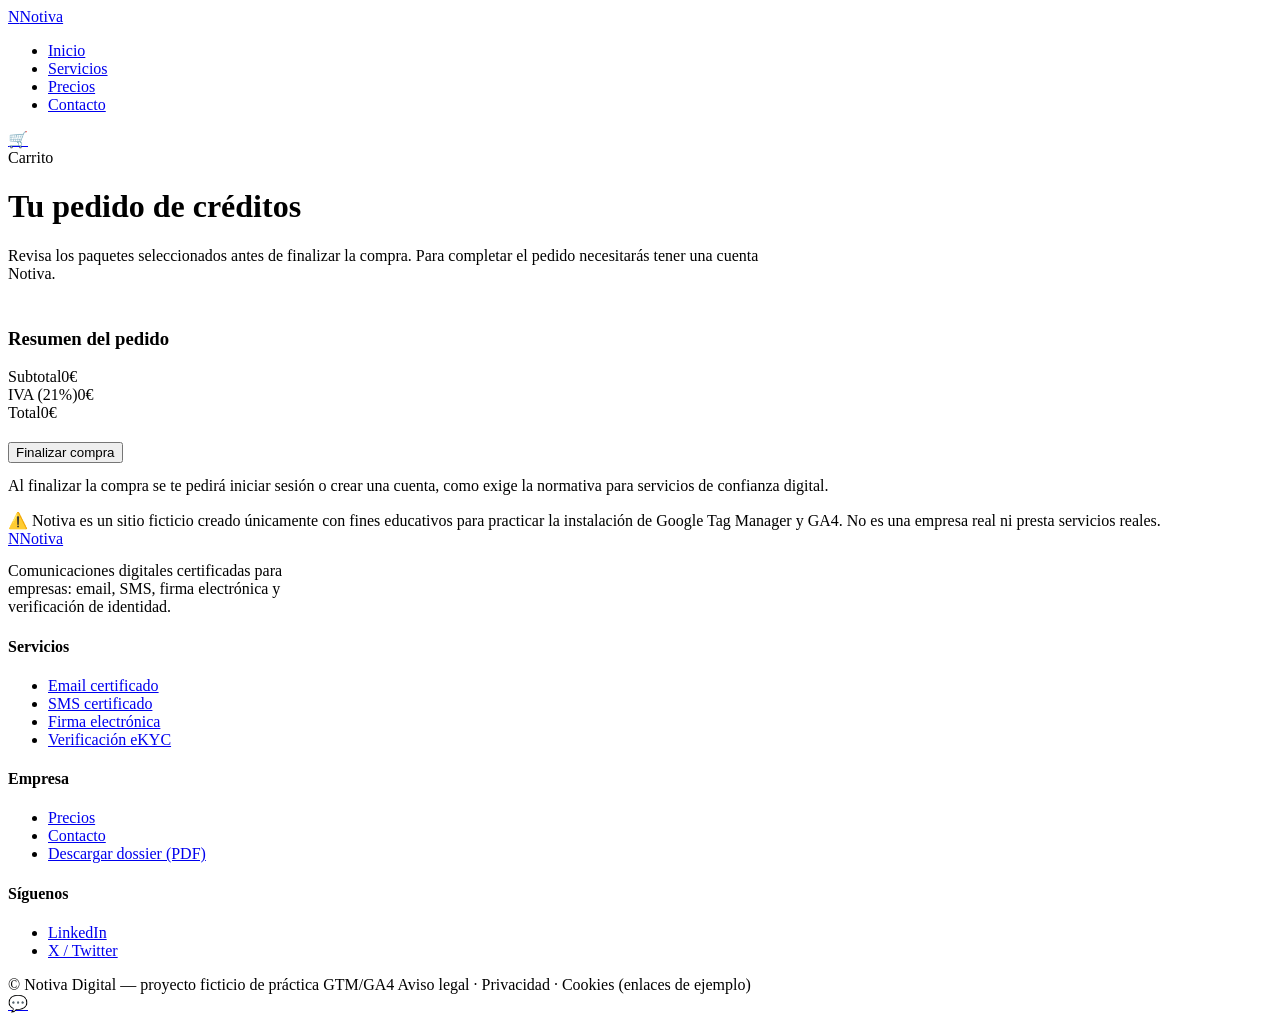
==== carrito.html @ 17e7657e "Add files via upload Primera versión del sitio Notiva" ====
<!DOCTYPE html>
<html lang="es">
<head>
<meta charset="UTF-8">
<meta name="viewport" content="width=device-width, initial-scale=1.0">
<title>Carrito — Notiva</title>
<meta name="description" content="Revisa y finaliza la compra de tus paquetes de créditos Notiva.">

<!-- ============================================================
     GOOGLE TAG MANAGER — instala aquí el snippet de <head> (Fase 1)
     Pégalo justo debajo de esta línea.
     ============================================================ -->
<!-- Fin snippet GTM cabecera -->

<link rel="preconnect" href="https://fonts.googleapis.com">
<link rel="preconnect" href="https://fonts.gstatic.com" crossorigin>
<link href="https://fonts.googleapis.com/css2?family=Space+Grotesk:wght@500;700&family=Inter:wght@400;500;600;700;800&display=swap" rel="stylesheet">
<link rel="stylesheet" href="css/styles.css">
</head>
<body>

<!-- ============================================================
     GOOGLE TAG MANAGER (noscript) — pégalo justo después de <body>
     ============================================================ -->
<!-- Fin GTM (noscript) -->

<nav class="nav">
  <div class="nav-inner">
    <a href="index.html" class="logo"><span class="logo-mark">N</span>Notiva</a>
    <ul class="nav-links">
      <li><a href="index.html" >Inicio</a></li>
      <li><a href="servicios.html" >Servicios</a></li>
      <li><a href="precios.html" class="active">Precios</a></li>
      <li><a href="contacto.html" >Contacto</a></li>
    </ul>
    <div class="nav-right">
      <div data-account-area style="display:flex;gap:10px;"></div>
      <a href="carrito.html" class="icon-btn" aria-label="Carrito">
        🛒
        <span class="badge-count" data-cart-badge style="display:none;">0</span>
      </a>
    </div>
  </div>
</nav>

<header class="hero" style="padding-bottom:10px;">
  <div class="container" style="max-width:760px;">
    <span class="eyebrow">Carrito</span>
    <h1>Tu pedido de créditos</h1>
    <p class="lead">Revisa los paquetes seleccionados antes de finalizar la compra. Para completar el pedido necesitarás tener una cuenta Notiva.</p>
  </div>
</header>

<section class="section--tight">
  <div class="container split" style="align-items:start;">
    <div class="card" id="cart-items-card">
      <div id="cart-items"></div>
      <div id="cart-empty" class="empty-state" style="display:none;">
        <div class="icon">🛒</div>
        <h3>Tu carrito está vacío</h3>
        <p>Añade paquetes de créditos desde la página de precios.</p>
        <a href="precios.html" class="btn btn-primary">Ver precios</a>
      </div>
    </div>
    <div class="card">
      <h3>Resumen del pedido</h3>
      <div class="summary-row"><span>Subtotal</span><span id="sum-subtotal">0€</span></div>
      <div class="summary-row"><span>IVA (21%)</span><span id="sum-iva">0€</span></div>
      <div class="summary-row total"><span>Total</span><span id="sum-total">0€</span></div>
      <button class="btn btn-primary btn-block" style="margin-top:20px;" id="checkout-btn" onclick="startCheckout()">Finalizar compra</button>
      <p class="helper" style="margin-top:14px;">Al finalizar la compra se te pedirá iniciar sesión o crear una cuenta, como exige la normativa para servicios de confianza digital.</p>
    </div>
  </div>
</section>

<footer>
  <div class="container">
    <div class="footer-disclaimer">⚠️ Notiva es un sitio ficticio creado únicamente con fines educativos para practicar la instalación de Google Tag Manager y GA4. No es una empresa real ni presta servicios reales.</div>
    <div class="footer-grid">
      <div>
        <a href="index.html" class="logo"><span class="logo-mark">N</span>Notiva</a>
        <p style="margin-top:14px;max-width:280px;">Comunicaciones digitales certificadas para empresas: email, SMS, firma electrónica y verificación de identidad.</p>
      </div>
      <div><h4>Servicios</h4><ul>
        <li><a href="servicios.html#email">Email certificado</a></li>
        <li><a href="servicios.html#sms">SMS certificado</a></li>
        <li><a href="servicios.html#firma">Firma electrónica</a></li>
        <li><a href="servicios.html#ekyc">Verificación eKYC</a></li>
      </ul></div>
      <div><h4>Empresa</h4><ul>
        <li><a href="precios.html">Precios</a></li>
        <li><a href="contacto.html">Contacto</a></li>
        <li><a href="assets/dossier-notiva.pdf" download>Descargar dossier (PDF)</a></li>
      </ul></div>
      <div><h4>Síguenos</h4><ul>
        <li><a href="https://www.linkedin.com" target="_blank" rel="noopener">LinkedIn</a></li>
        <li><a href="https://www.twitter.com" target="_blank" rel="noopener">X / Twitter</a></li>
      </ul></div>
    </div>
    <div class="footer-bottom">
      <span>© <span id="year"></span> Notiva Digital — proyecto ficticio de práctica GTM/GA4</span>
      <span>Aviso legal · Privacidad · Cookies (enlaces de ejemplo)</span>
    </div>
  </div>
</footer>
<a href="https://wa.me/34600000000" class="wa-float" data-wa-click aria-label="Contactar por WhatsApp" target="_blank" rel="noopener">💬</a>

<script src="js/app.js"></script>

<script>
function iconFor(id){
  if(id.indexOf('EMAIL')===0) return {icon:'✉️', color:'purple'};
  if(id.indexOf('SMS')===0) return {icon:'💬', color:'yellow'};
  if(id.indexOf('FIRMA')===0) return {icon:'✍️', color:'green'};
  return {icon:'🪪', color:'coral'};
}

function renderCart(){
  var cart = getCart();
  var wrap = document.getElementById('cart-items');
  var empty = document.getElementById('cart-empty');
  var checkoutBtn = document.getElementById('checkout-btn');
  if(cart.length === 0){
    wrap.style.display = 'none';
    empty.style.display = 'block';
    checkoutBtn.setAttribute('disabled','disabled');
  } else {
    wrap.style.display = 'block';
    empty.style.display = 'none';
    checkoutBtn.removeAttribute('disabled');
    wrap.innerHTML = cart.map(function(item){
      var meta = iconFor(item.item_id);
      return '<div class="cart-item">'+
        '<div class="thumb bg-'+meta.color+'">'+meta.icon+'</div>'+
        '<div class="info"><b>'+item.item_name+'</b><span>'+item.item_category+'</span>'+
          '<div><button class="remove-link" onclick="removeFromCart(\''+item.item_id+'\')">Quitar</button></div>'+
        '</div>'+
        '<div class="qty">'+
          '<button onclick="changeQty(\''+item.item_id+'\',-1)">−</button>'+
          '<span>'+item.quantity+'</span>'+
          '<button onclick="changeQty(\''+item.item_id+'\',1)">+</button>'+
        '</div>'+
        '<div class="price">'+(item.price*item.quantity)+'€</div>'+
      '</div>';
    }).join('');
  }
  var subtotal = cartTotal();
  var iva = Math.round(subtotal*0.21*100)/100;
  document.getElementById('sum-subtotal').textContent = subtotal.toFixed(2)+'€';
  document.getElementById('sum-iva').textContent = iva.toFixed(2)+'€';
  document.getElementById('sum-total').textContent = (subtotal+iva).toFixed(2)+'€';
}

function startCheckout(){
  var cart = getCart();
  if(cart.length === 0) return;
  pushDL({ ecommerce:null });
  pushDL({ event:'begin_checkout', ecommerce:{ currency:'EUR', value: cartTotal(), items: cart } });

  if(!isLoggedIn()){
    sessionStorage.setItem('notiva_next', 'carrito.html');
    window.location.href = 'registro.html';
  } else {
    window.location.href = 'gracias.html';
  }
}

document.addEventListener('DOMContentLoaded', function(){
  renderCart();
  if(getCart().length){
    pushDL({ ecommerce:null });
    pushDL({ event:'view_cart', ecommerce:{ currency:'EUR', value: cartTotal(), items: getCart() } });
  }
});
</script>

</body>
</html>
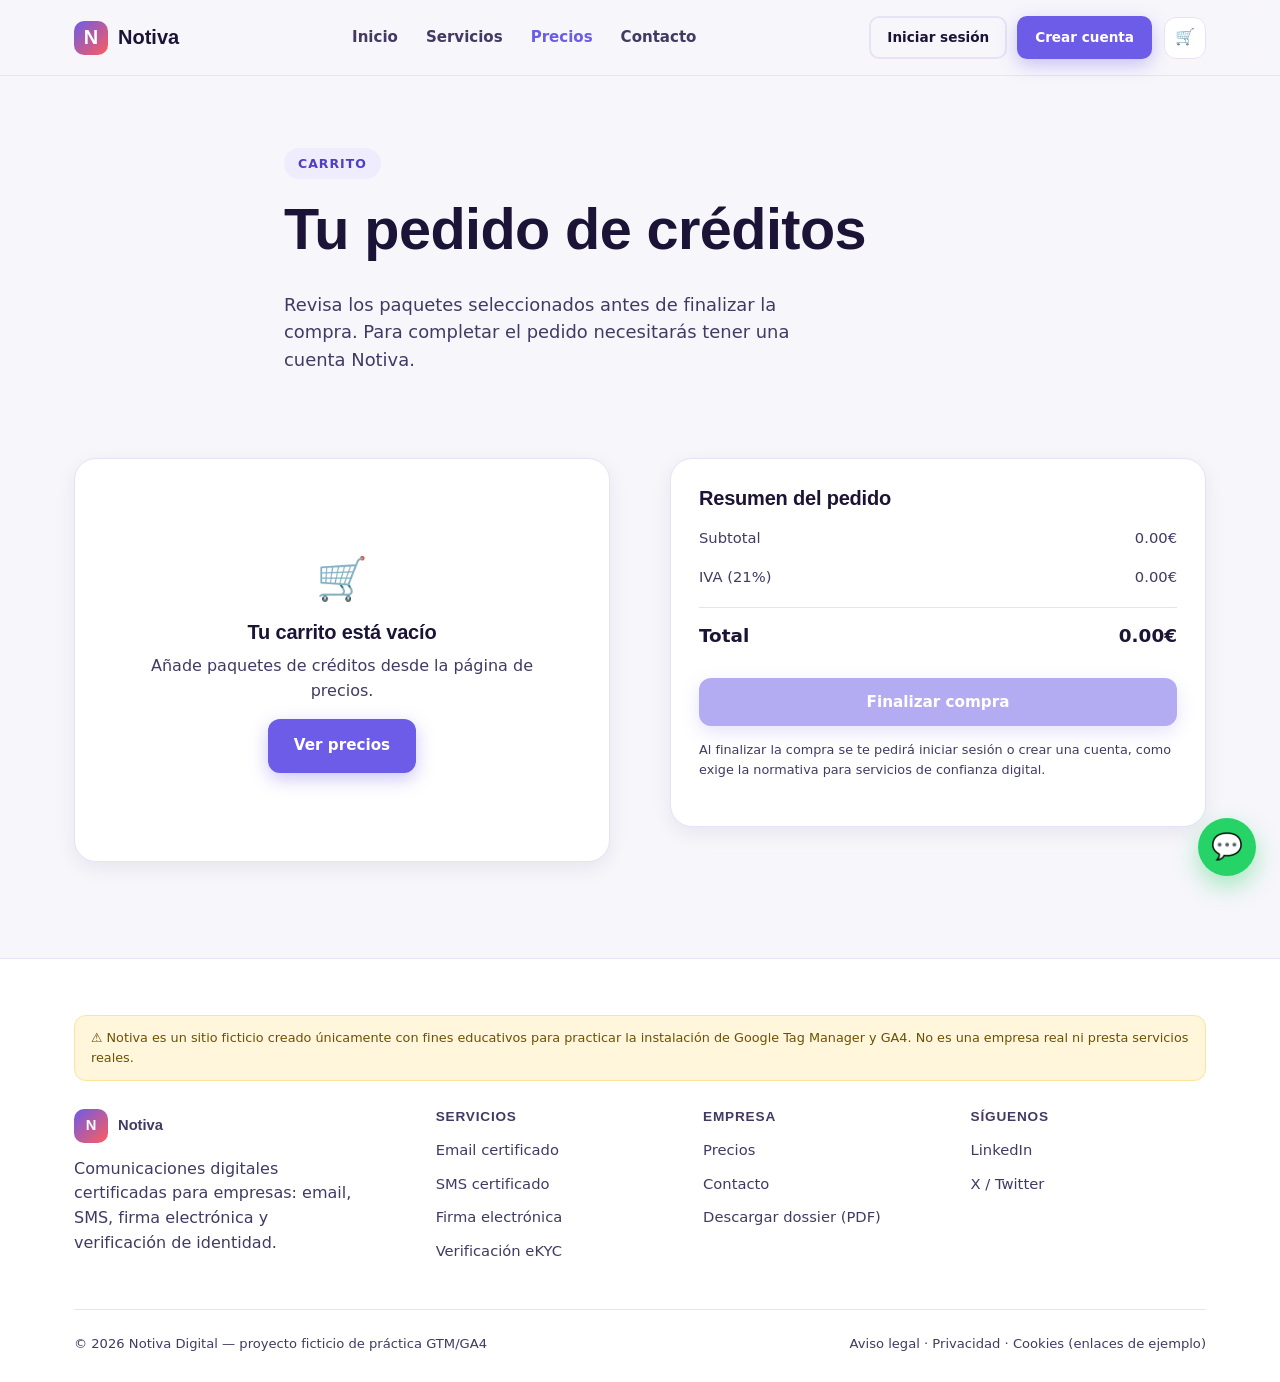
==== commit 8b4c5f80: "Update carrito.html" ====
--- a/carrito.html
+++ b/carrito.html
@@ -6,11 +6,13 @@
 <title>Carrito — Notiva</title>
 <meta name="description" content="Revisa y finaliza la compra de tus paquetes de créditos Notiva.">
 
-<!-- ============================================================
-     GOOGLE TAG MANAGER — instala aquí el snippet de <head> (Fase 1)
-     Pégalo justo debajo de esta línea.
-     ============================================================ -->
-<!-- Fin snippet GTM cabecera -->
+<!-- Google Tag Manager -->
+<script>(function(w,d,s,l,i){w[l]=w[l]||[];w[l].push({'gtm.start':
+new Date().getTime(),event:'gtm.js'});var f=d.getElementsByTagName(s)[0],
+j=d.createElement(s),dl=l!='dataLayer'?'&l='+l:'';j.async=true;j.src=
+'https://www.googletagmanager.com/gtm.js?id='+i+dl;f.parentNode.insertBefore(j,f);
+})(window,document,'script','dataLayer','GTM-K36XGDVD');</script>
+<!-- End Google Tag Manager -->
 
 <link rel="preconnect" href="https://fonts.googleapis.com">
 <link rel="preconnect" href="https://fonts.gstatic.com" crossorigin>
@@ -19,10 +21,10 @@
 </head>
 <body>
 
-<!-- ============================================================
-     GOOGLE TAG MANAGER (noscript) — pégalo justo después de <body>
-     ============================================================ -->
-<!-- Fin GTM (noscript) -->
+<!-- Google Tag Manager (noscript) -->
+<noscript><iframe src="https://www.googletagmanager.com/ns.html?id=GTM-K36XGDVD"
+height="0" width="0" style="display:none;visibility:hidden"></iframe></noscript>
+<!-- End Google Tag Manager (noscript) -->
 
 <nav class="nav">
   <div class="nav-inner">
--- a/css/styles.css
+++ b/css/styles.css
@@ -0,0 +1,269 @@
+/* ============================================================
+   NOTIVA — Design tokens
+   Inspired by Monday.com: colour-coded status pills, bold
+   rounded cards, high-energy accent palette on a clean canvas.
+   This is a FICTIONAL company created for a GTM/GA4 training
+   exercise. It does not represent any real business.
+   ============================================================ */
+
+:root{
+  /* Palette */
+  --ink:            #1B1436;
+  --ink-soft:       #423A63;
+  --canvas:         #F7F6FB;
+  --canvas-card:    #FFFFFF;
+  --line:           #E7E3F5;
+
+  --purple:         #6C5CE7;  /* Email certificado */
+  --purple-dark:    #4E3FC2;
+  --yellow:         #FFC53D;  /* SMS certificado */
+  --yellow-dark:    #E0A400;
+  --green:          #00C875;  /* Firma electrónica */
+  --green-dark:     #00A25E;
+  --coral:          #FF5C5C;  /* eKYC / verificación */
+  --coral-dark:     #E23F3F;
+
+  --radius-lg: 22px;
+  --radius-md: 14px;
+  --radius-sm: 8px;
+  --shadow-card: 0 6px 20px rgba(27,20,54,0.07);
+  --shadow-pop:  0 12px 32px rgba(27,20,54,0.16);
+}
+
+*{box-sizing:border-box;}
+html{scroll-behavior:smooth;}
+body{
+  margin:0;
+  font-family:'Inter',system-ui,-apple-system,sans-serif;
+  color:var(--ink);
+  background:var(--canvas);
+  line-height:1.55;
+  -webkit-font-smoothing:antialiased;
+}
+h1,h2,h3,h4{
+  font-family:'Space Grotesk','Inter',sans-serif;
+  font-weight:700;
+  line-height:1.12;
+  margin:0 0 .5em;
+  letter-spacing:-0.01em;
+}
+h1{font-size:clamp(2.2rem,4.8vw,3.6rem);}
+h2{font-size:clamp(1.7rem,3.2vw,2.4rem);}
+h3{font-size:1.25rem;}
+p{margin:0 0 1em;color:var(--ink-soft);}
+a{color:inherit;}
+img{max-width:100%;display:block;}
+button{font-family:inherit;}
+
+.container{max-width:1180px;margin:0 auto;padding:0 24px;}
+.section{padding:88px 0;}
+.section--tight{padding:56px 0;}
+.eyebrow{
+  display:inline-flex;align-items:center;gap:8px;
+  font-size:.78rem;font-weight:700;letter-spacing:.08em;
+  text-transform:uppercase;color:var(--purple-dark);
+  background:#EFECFD;padding:6px 14px;border-radius:999px;
+  margin-bottom:18px;
+}
+
+/* ---------- Buttons ---------- */
+.btn{
+  display:inline-flex;align-items:center;justify-content:center;gap:8px;
+  padding:13px 24px;border-radius:12px;font-weight:700;font-size:.95rem;
+  border:2px solid transparent;cursor:pointer;text-decoration:none;
+  transition:transform .15s ease, box-shadow .15s ease, background .15s ease;
+  white-space:nowrap;
+}
+.btn:active{transform:translateY(1px);}
+.btn-primary{background:var(--purple);color:#fff;box-shadow:0 6px 18px rgba(108,92,231,.35);}
+.btn-primary:hover{background:var(--purple-dark);box-shadow:0 8px 22px rgba(108,92,231,.45);}
+.btn-dark{background:var(--ink);color:#fff;}
+.btn-dark:hover{background:#0f0a24;}
+.btn-outline{background:transparent;border-color:var(--line);color:var(--ink);}
+.btn-outline:hover{border-color:var(--purple);color:var(--purple-dark);}
+.btn-ghost{background:transparent;color:var(--purple-dark);padding:8px 4px;}
+.btn-sm{padding:9px 16px;font-size:.85rem;border-radius:10px;}
+.btn-block{width:100%;}
+.btn[disabled]{opacity:.5;cursor:not-allowed;}
+
+/* ---------- Nav ---------- */
+.nav{
+  position:sticky;top:0;z-index:50;background:rgba(247,246,251,.88);
+  backdrop-filter:blur(10px);border-bottom:1px solid var(--line);
+}
+.nav-inner{display:flex;align-items:center;justify-content:space-between;padding:16px 24px;max-width:1180px;margin:0 auto;}
+.logo{display:flex;align-items:center;gap:10px;font-family:'Space Grotesk',sans-serif;font-weight:700;font-size:1.25rem;text-decoration:none;color:var(--ink);}
+.logo-mark{width:34px;height:34px;border-radius:10px;background:linear-gradient(135deg,var(--purple),var(--coral));display:flex;align-items:center;justify-content:center;color:#fff;font-weight:800;}
+.nav-links{display:flex;gap:28px;list-style:none;margin:0;padding:0;}
+.nav-links a{text-decoration:none;font-weight:600;font-size:.94rem;color:var(--ink-soft);}
+.nav-links a:hover,.nav-links a.active{color:var(--purple);}
+.nav-right{display:flex;align-items:center;gap:12px;}
+.icon-btn{position:relative;width:42px;height:42px;border-radius:12px;border:1px solid var(--line);background:#fff;display:flex;align-items:center;justify-content:center;cursor:pointer;text-decoration:none;color:var(--ink);}
+.icon-btn:hover{border-color:var(--purple);}
+.badge-count{position:absolute;top:-6px;right:-6px;background:var(--coral);color:#fff;font-size:.68rem;font-weight:800;min-width:18px;height:18px;border-radius:999px;display:flex;align-items:center;justify-content:center;padding:0 4px;}
+.nav-toggle{display:none;}
+.account-pill{display:flex;align-items:center;gap:8px;background:#fff;border:1px solid var(--line);padding:6px 12px 6px 6px;border-radius:999px;text-decoration:none;font-weight:700;font-size:.85rem;color:var(--ink);}
+.account-pill .av{width:28px;height:28px;border-radius:50%;background:var(--green);color:#fff;display:flex;align-items:center;justify-content:center;font-size:.78rem;font-weight:800;}
+
+/* ---------- Status pills (signature element) ---------- */
+.pill{display:inline-flex;align-items:center;gap:6px;padding:5px 12px;border-radius:999px;font-size:.76rem;font-weight:800;letter-spacing:.02em;}
+.pill::before{content:"";width:7px;height:7px;border-radius:50%;background:currentColor;}
+.pill-purple{background:#EFECFD;color:var(--purple-dark);}
+.pill-yellow{background:#FFF6DC;color:var(--yellow-dark);}
+.pill-green{background:#E3FBF0;color:var(--green-dark);}
+.pill-coral{background:#FFEAEA;color:var(--coral-dark);}
+
+/* ---------- Hero ---------- */
+.hero{padding:72px 0 40px;}
+.hero-grid{display:grid;grid-template-columns:1.1fr .9fr;gap:56px;align-items:center;}
+.hero p.lead{font-size:1.12rem;max-width:520px;}
+.hero-cta{display:flex;gap:14px;margin-top:28px;flex-wrap:wrap;}
+.hero-stats{display:flex;gap:28px;margin-top:44px;flex-wrap:wrap;}
+.stat b{display:block;font-family:'Space Grotesk',sans-serif;font-size:1.7rem;}
+.stat span{font-size:.82rem;color:var(--ink-soft);}
+
+.hero-board{
+  background:var(--ink);border-radius:var(--radius-lg);padding:22px;
+  box-shadow:var(--shadow-pop); color:#fff; position:relative;
+}
+.hero-board-row{display:flex;align-items:center;justify-content:space-between;background:rgba(255,255,255,.06);border-radius:var(--radius-md);padding:14px 16px;margin-bottom:10px;}
+.hero-board-row:last-child{margin-bottom:0;}
+.hero-board-row .name{font-weight:700;font-size:.92rem;}
+.hero-board-head{display:flex;justify-content:space-between;align-items:center;margin-bottom:16px;padding-bottom:14px;border-bottom:1px solid rgba(255,255,255,.12);}
+.hero-board-head span{font-size:.78rem;color:rgba(255,255,255,.55);text-transform:uppercase;letter-spacing:.08em;font-weight:700;}
+
+/* ---------- Logo strip ---------- */
+.logo-strip{display:flex;flex-wrap:wrap;gap:36px;align-items:center;justify-content:space-between;opacity:.55;font-weight:700;letter-spacing:.03em;color:var(--ink-soft);}
+
+/* ---------- Cards / grid ---------- */
+.grid{display:grid;gap:22px;}
+.grid-2{grid-template-columns:repeat(2,1fr);}
+.grid-3{grid-template-columns:repeat(3,1fr);}
+.grid-4{grid-template-columns:repeat(4,1fr);}
+
+.card{
+  background:var(--canvas-card);border:1px solid var(--line);border-radius:var(--radius-lg);
+  padding:28px;box-shadow:var(--shadow-card);
+}
+.service-card{position:relative;overflow:hidden;}
+.service-card .icon{width:52px;height:52px;border-radius:14px;display:flex;align-items:center;justify-content:center;font-size:1.4rem;margin-bottom:18px;color:#fff;}
+.service-card a.card-link{display:inline-flex;align-items:center;gap:6px;font-weight:700;text-decoration:none;color:var(--purple-dark);margin-top:6px;font-size:.9rem;}
+
+.bg-purple{background:var(--purple);} .bg-yellow{background:var(--yellow);} .bg-green{background:var(--green);} .bg-coral{background:var(--coral);}
+
+/* ---------- Feature split ---------- */
+.split{display:grid;grid-template-columns:1fr 1fr;gap:60px;align-items:center;}
+.checklist{list-style:none;padding:0;margin:22px 0;}
+.checklist li{display:flex;gap:12px;padding:9px 0;font-weight:600;color:var(--ink);}
+.checklist li::before{content:"✓";width:24px;height:24px;flex:none;border-radius:50%;background:var(--green);color:#fff;display:flex;align-items:center;justify-content:center;font-size:.75rem;font-weight:900;}
+
+/* ---------- Pricing ---------- */
+.service-tabs{display:flex;gap:10px;flex-wrap:wrap;margin-bottom:36px;}
+.tab-btn{border:2px solid var(--line);background:#fff;padding:11px 20px;border-radius:12px;font-weight:700;cursor:pointer;font-size:.88rem;color:var(--ink-soft);}
+.tab-btn.active{border-color:var(--purple);color:var(--purple-dark);background:#F3F1FE;}
+.pricing-panel{display:none;}
+.pricing-panel.active{display:block;animation:fade .25s ease;}
+@keyframes fade{from{opacity:0;transform:translateY(6px);}to{opacity:1;transform:none;}}
+
+.price-card{display:flex;flex-direction:column;border:2px solid var(--line);}
+.price-card.featured{border-color:var(--purple);position:relative;}
+.price-card.featured::before{content:"Más popular";position:absolute;top:-13px;left:24px;background:var(--purple);color:#fff;font-size:.7rem;font-weight:800;padding:4px 12px;border-radius:999px;}
+.price-card h3{margin-bottom:4px;}
+.price-card .credits{color:var(--ink-soft);font-size:.88rem;margin-bottom:18px;}
+.price-card .amount{font-family:'Space Grotesk',sans-serif;font-size:2.4rem;font-weight:700;margin-bottom:4px;}
+.price-card .amount span{font-size:1rem;font-weight:600;color:var(--ink-soft);}
+.price-card .per-credit{font-size:.8rem;color:var(--ink-soft);margin-bottom:20px;}
+.price-card ul{list-style:none;padding:0;margin:0 0 24px;flex:1;}
+.price-card ul li{padding:7px 0;font-size:.9rem;display:flex;gap:8px;color:var(--ink);}
+.price-card ul li::before{content:"•";color:var(--purple);font-weight:900;}
+
+/* ---------- Steps ---------- */
+.steps{display:grid;grid-template-columns:repeat(4,1fr);gap:22px;}
+.step-card .num{font-family:'Space Grotesk',sans-serif;font-size:2.1rem;font-weight:700;color:var(--line);margin-bottom:8px;}
+
+/* ---------- Testimonials ---------- */
+.quote-card{border-left:4px solid var(--purple);}
+.quote-card .who{display:flex;align-items:center;gap:12px;margin-top:16px;}
+.quote-card .who .av{width:40px;height:40px;border-radius:50%;background:var(--yellow);display:flex;align-items:center;justify-content:center;font-weight:800;color:#5a4400;}
+
+/* ---------- CTA band ---------- */
+.cta-band{background:var(--ink);border-radius:28px;padding:64px;color:#fff;text-align:center;position:relative;overflow:hidden;}
+.cta-band h2{color:#fff;}
+.cta-band p{color:rgba(255,255,255,.7);}
+.cta-band::after{content:"";position:absolute;width:340px;height:340px;background:radial-gradient(circle,rgba(108,92,231,.5),transparent 70%);top:-140px;right:-100px;}
+
+/* ---------- Footer ---------- */
+footer{background:#fff;border-top:1px solid var(--line);padding:56px 0 28px;margin-top:40px;}
+.footer-grid{display:grid;grid-template-columns:1.4fr 1fr 1fr 1fr;gap:32px;margin-bottom:36px;}
+.footer-grid h4{font-size:.85rem;text-transform:uppercase;letter-spacing:.06em;color:var(--ink-soft);margin-bottom:14px;}
+.footer-grid ul{list-style:none;padding:0;margin:0;}
+.footer-grid li{margin-bottom:9px;}
+.footer-grid a{text-decoration:none;color:var(--ink-soft);font-size:.92rem;}
+.footer-grid a:hover{color:var(--purple);}
+.footer-bottom{display:flex;justify-content:space-between;align-items:center;padding-top:24px;border-top:1px solid var(--line);font-size:.82rem;color:var(--ink-soft);flex-wrap:wrap;gap:10px;}
+.footer-disclaimer{background:#FFF6DC;border:1px solid #FFE39A;color:#6b5200;font-size:.8rem;padding:12px 16px;border-radius:12px;margin-bottom:28px;}
+
+/* ---------- Forms ---------- */
+.form-card{max-width:520px;margin:0 auto;}
+.field{margin-bottom:18px;}
+.field label{display:block;font-weight:700;font-size:.86rem;margin-bottom:6px;}
+.field input,.field select,.field textarea{
+  width:100%;padding:12px 14px;border-radius:10px;border:1.5px solid var(--line);
+  font-family:inherit;font-size:.95rem;background:#fff;color:var(--ink);
+}
+.field input:focus,.field select:focus,.field textarea:focus{outline:none;border-color:var(--purple);}
+.field-row{display:grid;grid-template-columns:1fr 1fr;gap:14px;}
+.checkbox-row{display:flex;align-items:flex-start;gap:10px;font-size:.86rem;color:var(--ink-soft);margin-bottom:22px;}
+.checkbox-row input{margin-top:3px;}
+.helper{font-size:.8rem;color:var(--ink-soft);margin-top:-10px;margin-bottom:18px;}
+.form-note{display:flex;gap:10px;background:#F3F1FE;border-radius:12px;padding:14px 16px;font-size:.85rem;color:var(--purple-dark);margin-bottom:24px;}
+
+/* ---------- Cart / checkout ---------- */
+.cart-item{display:flex;align-items:center;gap:16px;padding:18px 0;border-bottom:1px solid var(--line);}
+.cart-item .thumb{width:52px;height:52px;border-radius:12px;display:flex;align-items:center;justify-content:center;color:#fff;font-size:1.2rem;flex:none;}
+.cart-item .info{flex:1;}
+.cart-item .info b{display:block;}
+.cart-item .info span{font-size:.82rem;color:var(--ink-soft);}
+.cart-item .qty{display:flex;align-items:center;gap:8px;}
+.cart-item .qty button{width:28px;height:28px;border-radius:8px;border:1px solid var(--line);background:#fff;cursor:pointer;font-weight:800;}
+.cart-item .price{font-weight:800;width:90px;text-align:right;}
+.remove-link{background:none;border:none;color:var(--coral-dark);font-size:.78rem;font-weight:700;cursor:pointer;padding:0;margin-top:4px;}
+.summary-row{display:flex;justify-content:space-between;padding:8px 0;font-size:.92rem;color:var(--ink-soft);}
+.summary-row.total{font-weight:800;color:var(--ink);font-size:1.15rem;border-top:1px solid var(--line);margin-top:10px;padding-top:14px;}
+.empty-state{text-align:center;padding:60px 20px;}
+.empty-state .icon{font-size:2.6rem;margin-bottom:10px;}
+
+/* ---------- WhatsApp floating button ---------- */
+.wa-float{
+  position:fixed;bottom:24px;right:24px;z-index:60;
+  background:#25D366;color:#fff;width:58px;height:58px;border-radius:50%;
+  display:flex;align-items:center;justify-content:center;font-size:1.6rem;
+  box-shadow:0 10px 24px rgba(37,211,102,.4);text-decoration:none;
+}
+
+/* ---------- Toast ---------- */
+.toast{
+  position:fixed;bottom:24px;left:50%;transform:translateX(-50%) translateY(20px);
+  background:var(--ink);color:#fff;padding:14px 22px;border-radius:12px;
+  font-weight:700;font-size:.9rem;opacity:0;pointer-events:none;transition:all .3s ease;
+  z-index:80;display:flex;align-items:center;gap:10px;box-shadow:var(--shadow-pop);
+}
+.toast.show{opacity:1;transform:translateX(-50%) translateY(0);}
+
+/* ---------- Confirmation page ---------- */
+.confirm-box{max-width:560px;margin:0 auto;text-align:center;}
+.confirm-icon{width:76px;height:76px;border-radius:50%;background:var(--green);color:#fff;display:flex;align-items:center;justify-content:center;font-size:2.2rem;margin:0 auto 22px;}
+.order-summary{text-align:left;margin-top:28px;}
+
+/* ---------- Responsive ---------- */
+@media(max-width:900px){
+  .hero-grid,.split,.footer-grid{grid-template-columns:1fr;}
+  .grid-4,.grid-3,.grid-2,.steps{grid-template-columns:repeat(2,1fr);}
+  .nav-links{display:none;}
+}
+@media(max-width:560px){
+  .grid-4,.grid-3,.grid-2,.steps{grid-template-columns:1fr;}
+  .field-row{grid-template-columns:1fr;}
+  .section{padding:56px 0;}
+  .cta-band{padding:40px 24px;}
+}
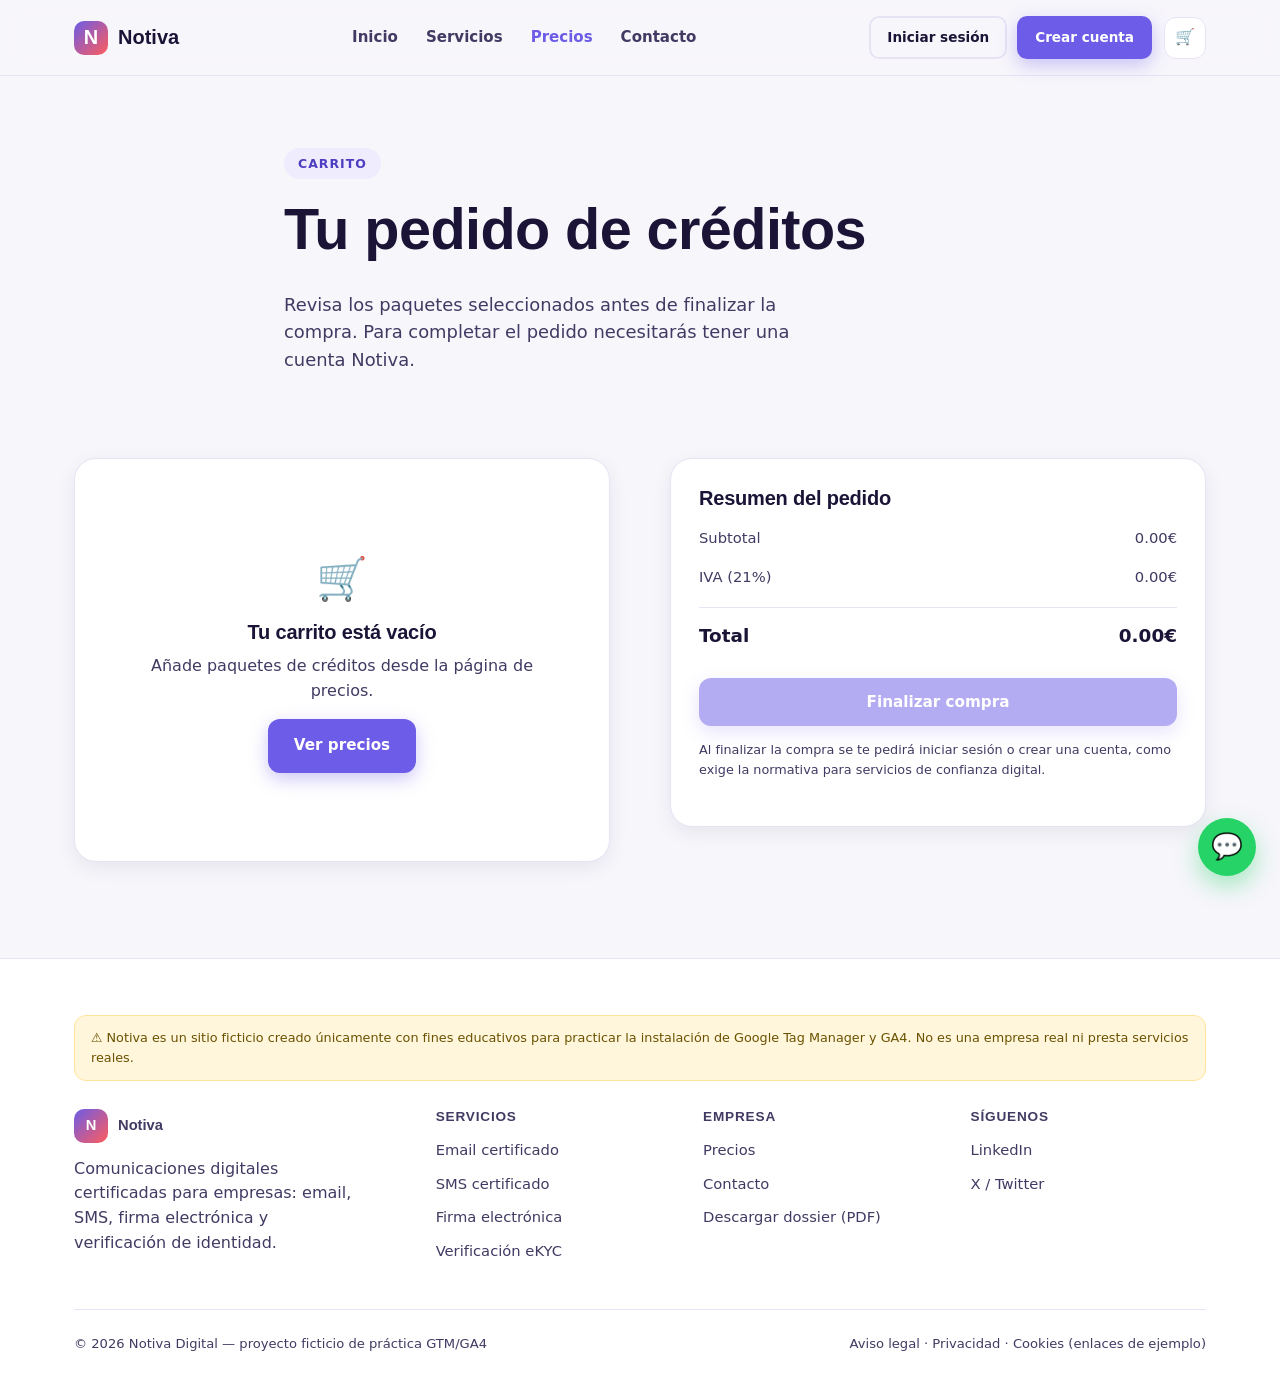
==== commit 5d80bed3: "Update carrito.html" ====
--- a/carrito.html
+++ b/carrito.html
@@ -11,9 +11,9 @@
 new Date().getTime(),event:'gtm.js'});var f=d.getElementsByTagName(s)[0],
 j=d.createElement(s),dl=l!='dataLayer'?'&l='+l:'';j.async=true;j.src=
 'https://www.googletagmanager.com/gtm.js?id='+i+dl;f.parentNode.insertBefore(j,f);
-})(window,document,'script','dataLayer','GTM-K36XGDVD');</script>
+})(window,document,'script','dataLayer','GTM-5T43XPSR');</script>
 <!-- End Google Tag Manager -->
-
+  
 <link rel="preconnect" href="https://fonts.googleapis.com">
 <link rel="preconnect" href="https://fonts.gstatic.com" crossorigin>
 <link href="https://fonts.googleapis.com/css2?family=Space+Grotesk:wght@500;700&family=Inter:wght@400;500;600;700;800&display=swap" rel="stylesheet">
@@ -22,10 +22,10 @@
 <body>
 
 <!-- Google Tag Manager (noscript) -->
-<noscript><iframe src="https://www.googletagmanager.com/ns.html?id=GTM-K36XGDVD"
+<noscript><iframe src="https://www.googletagmanager.com/ns.html?id=GTM-5T43XPSR"
 height="0" width="0" style="display:none;visibility:hidden"></iframe></noscript>
 <!-- End Google Tag Manager (noscript) -->
-
+  
 <nav class="nav">
   <div class="nav-inner">
     <a href="index.html" class="logo"><span class="logo-mark">N</span>Notiva</a>
